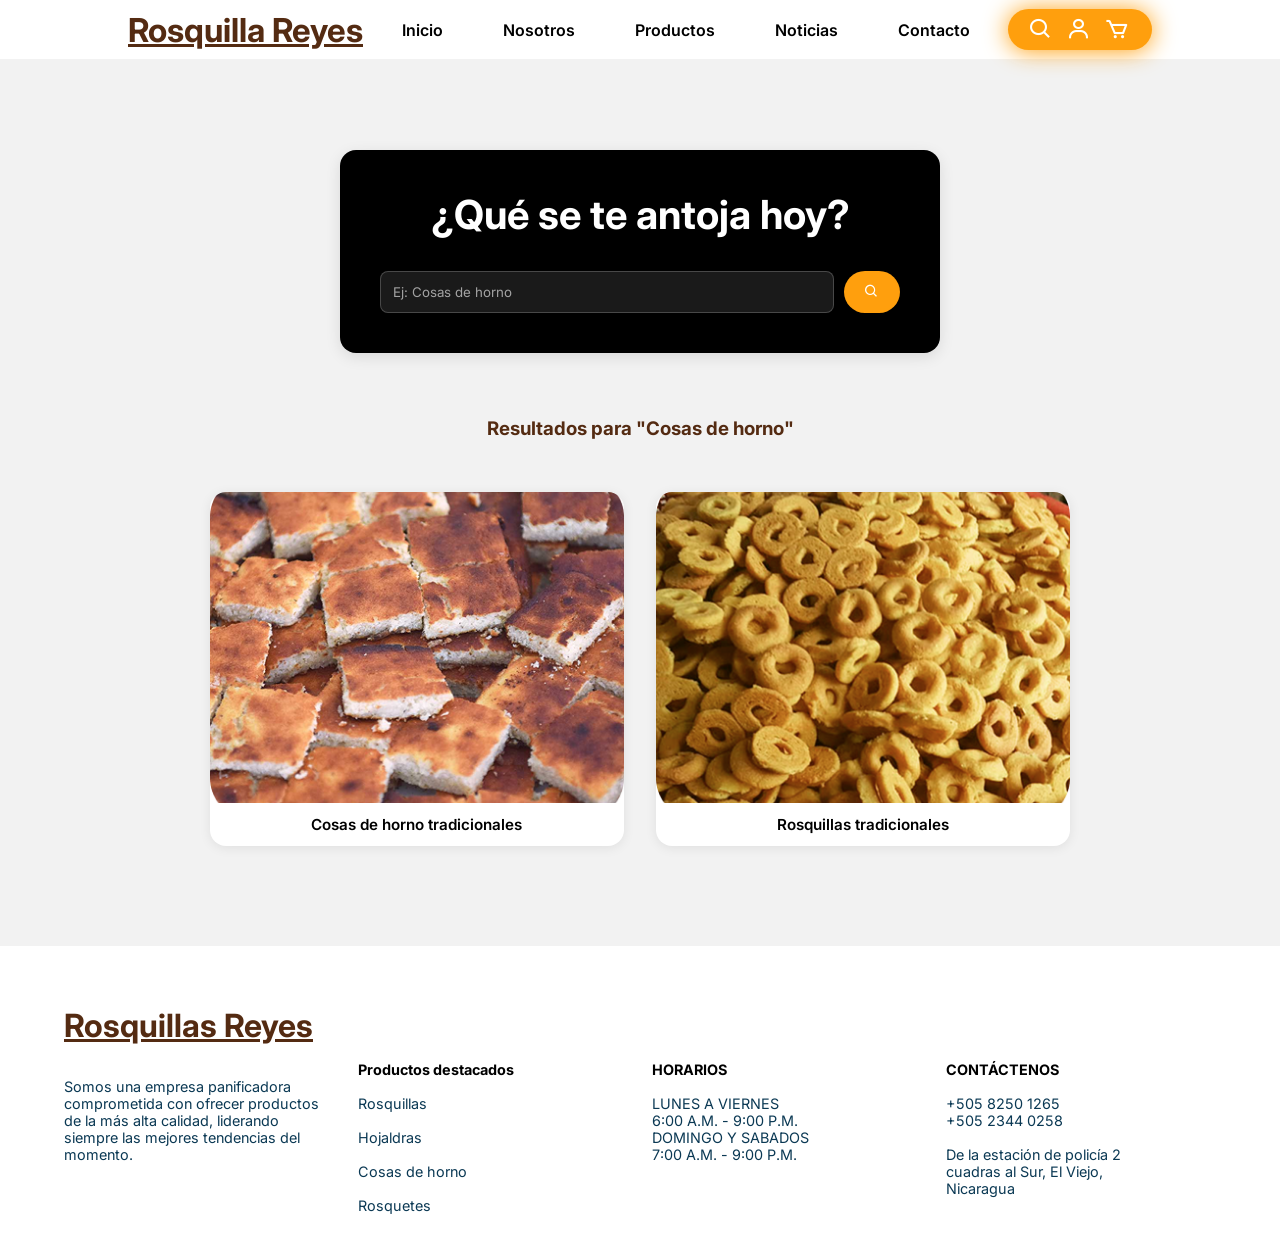
==== busqueda.html @ 1c818d17 "5 paginas restantes mas la mayoria de imagenes" ====
<!DOCTYPE html>
<html lang="es">
<head>
    <meta charset="UTF-8">
    <meta name="viewport" content="width=device-width, initial-scale=1.0">
    <title>Buscar - Rosquilla Reyes</title>
    <link rel="stylesheet" href="css/global.css">
    <link rel="stylesheet" href="css/style-nuevas.css">
    <link rel="stylesheet" href="css/stylep.css"> <!-- Para reusar el grid de productos -->
    <link href='https://unpkg.com/boxicons@2.1.4/css/boxicons.min.css' rel='stylesheet'>
</head>
<body>
    <div id="header-placeholder"></div>

    <section class="nueva-seccion">
        <div class="login-wrap" style="max-width: 600px; margin-bottom: 4rem;">
            <h2 class="titulo-seccion" style="color: #fff;">¿Qué se te antoja hoy?</h2>
            <form class="login-form" action="busqueda.html">
                <div style="display: flex; gap: 10px;">
                    <input type="text" placeholder="Ej: Cosas de horno" style="flex-grow: 1;" required>
                    <button type="submit" class="btn"><i class='bx bx-search'></i></button>
                </div>
            </form>
        </div>

        <h3 style="color: var(--Main-text-color); margin-bottom: 2rem; text-align: center;">Resultados para "Cosas de horno"</h3>
        
        <!-- Reusamos el grid de la página de productos para mostrar resultados -->
        <div class="productos-grid">
            <a href="detalle-producto.html?prod=cosasdehorno" style="text-decoration: none;">
                <div class="producto-card">
                    <div class="producto-img-wrap">
                        <img src="img/Productos/Cosadehorno.png" alt="Cosas de horno">
                    </div>
                    <p>Cosas de horno tradicionales</p>
                </div>
            </a>
            <a href="detalle-producto.html?prod=Rosquillas" style="text-decoration: none;">
                <div class="producto-card">
                    <div class="producto-img-wrap">
                        <img src="img/Productos/Rosquillas.png" alt="Rosquillas">
                    </div>
                    <p>Rosquillas tradicionales</p>
                </div>
            </a>
        </div>
    </section>

    <div id="footer-placeholder"></div>
    <script src="js/components.js"></script> 
</body>
</html>
---- css/global.css ----
@import url('https://fonts.googleapis.com/css2?family=Inter:ital,opsz,wght@0,14..32,100..900;1,14..32,100..900&display=swap');

/* ── Reset ── */
* {
    margin: 0;
    padding: 0;
    box-sizing: border-box;
    font-family: 'Inter', sans-serif;
    list-style: none;
    text-decoration: none;
    scroll-behavior: smooth;
    scroll-padding-top: 2rem;
} 

/* ── Variables globales ── */
:root {
    --main-color: #ff9f0d;
    --Main-text-color: #542B12;
    --other-text-color: #0B3954;
    --other-color: #000;
    --second-color: #f1f1f1e9;
    --bg-color: #FFFFFF;

    --bif-font: 2.1rem;
    --medium-font: 1.6rem;
    --h2-font: 2.5rem;
    --p-font: 1rem;
}

/* ── Body base ── */
body {
    background-color: var(--second-color);
    color: var(--Main-text-color);
}

/* ── Header ── */
header {
    position: fixed;
    width: 100%;
    top: 0;
    right: 0;
    z-index: 100;
    display: flex;
    align-items: center;
    justify-content: space-between;
    background-color: var(--bg-color);
    padding: 9px 10%;
    transition: all 0.5s ease;
    color: var(--other-color);
}

.Logo {
    display: flex;
    align-items: center;
    color: var(--Main-text-color);
    font-size: 33px;
    font-weight: 700;
    text-decoration: underline;
}

.nav-list {
    display: flex;
}

.nav-list a {
    color: var(--other-color);
    font-size: var(--p-font);
    font-weight: 600;
    margin: 0 30px;
    transition: all 0.5s ease;
}

.nav-list a:hover,
.nav-list a.active {
    color: var(--main-color);
}

.nav-icons {
    display: flex;
    align-items: center;
    padding: 8px 15px;
    background: var(--main-color);
    border-radius: 3rem;
    box-shadow: #ff9f0d 0px 1px 25px;
}

.nav-icons i {
    vertical-align: middle;
    color: var(--bg-color);
    font-size: 25px;
    margin-right: 8px;
    margin-left: 5px;
    transition: all 0.5s ease;
}

.nav-icons i:hover {
    transform: scale(1.1);
}

#menu-icon {
    display: none;
    font-size: 32px;
    color: var(--bg-color);
    cursor: pointer;
    z-index: 100001;
}

header.sticky {
    padding: 12px 14%;
    background: var(--bg-color);
}

/* ── Span (color de acento) ── */
span {
    color: var(--main-color);
}

/* ── Botón global ── */
.btn {
    display: inline-block;
    padding: 10px 20px;
    background: var(--main-color);
    color: var(--bg-color);
    border-radius: 3rem;
    font-size: var(--p-font);
    font-weight: 600;
    transition: all 0.4s ease;
    border: none;
    cursor: pointer;
}

.btn:hover {
    background: #e08800;
    color: var(--bg-color);
    transform: scale(1.05);
}

/* ── Footer ── */
.footer {
    padding: 60px 5% 40px;
    background-color: var(--bg-color);
    margin-top: 20px;
}

.footer-box {
    width: 100%;
}

.ap-final {
    width: 100%;
}

.listafinal {
    display: grid;
    grid-template-columns: repeat(4, 1fr);
    font-size: 0.9rem;
    color: var(--other-text-color);
    gap: 1.5rem;
}

.Fn {
    color: var(--other-color);
    font-weight: 700;
}

.MainName {
    text-decoration: underline;
    color: var(--Main-text-color);
    font-size: 2rem;
    margin-bottom: 1rem;
    display: block;
}
---- css/style-nuevas.css ----
/* css/style-nuevas.css */

/* ── Estructura General para Nuevas Páginas ── */
.nueva-seccion {
    padding: 150px 10% 60px;
    min-height: 80vh;
}

.titulo-seccion {
    font-size: var(--h2-font);
    color: var(--Main-text-color);
    text-align: center;
    margin-bottom: 2rem;
}

/* ── Login ── */
.login-wrap {
    max-width: 400px;
    margin: 0 auto;
    background: var(--other-color); /* Fondo oscuro como en contacto */
    padding: 40px;
    border-radius: 1rem;
    color: var(--bg-color);
    box-shadow: 0 4px 15px rgba(0,0,0,0.1);
}

.login-form {
    display: flex;
    flex-direction: column;
    gap: 1.2rem;
}

.login-form input {
    padding: 12px;
    border-radius: 0.5rem;
    border: 1px solid rgba(255, 255, 255, 0.2);
    background: rgba(255, 255, 255, 0.1);
    color: var(--bg-color);
    outline: none;
}

.login-form input::placeholder {
    color: rgba(255, 255, 255, 0.6);
}

.login-form input:focus {
    border-color: var(--main-color);
}

/* ── Detalle de Producto ── */
.detalle-grid {
    display: grid;
    grid-template-columns: 1fr 1fr;
    gap: 3rem;
    align-items: center;
}

.detalle-img img {
    width: 100%;
    border-radius: 1rem;
    box-shadow: 0 4px 15px rgba(0,0,0,0.1);
}

.detalle-info h2 {
    font-size: var(--bif-font);
    color: var(--Main-text-color);
    margin-bottom: 1rem;
}

.precio {
    font-size: var(--medium-font);
    color: var(--main-color);
    font-weight: 700;
    margin-bottom: 1.5rem;
}

/* ── Carrito de Compras ── */
.carrito-table {
    width: 100%;
    border-collapse: collapse;
    background: var(--bg-color);
    border-radius: 1rem;
    overflow: hidden;
}

.carrito-table th, .carrito-table td {
    padding: 15px;
    text-align: center;
    border-bottom: 1px solid #ccc;
}

.carrito-table th {
    background: var(--Main-text-color);
    color: var(--bg-color);
}

.carrito-total {
    text-align: right;
    margin-top: 2rem;
    font-size: 1.5rem;
    font-weight: bold;
}

/* ── Formas de Pago ── */
.pagos-grid {
    display: grid;
    grid-template-columns: repeat(auto-fit, minmax(220px, 1fr));
    gap: 2rem;
    margin-bottom: 3rem;
}

.metodo-pago {
    background: var(--Main-text-color); /* Fondo café oscuro para mantener el estilo */
    padding: 40px 20px;
    text-align: center;
    border-radius: 1.5rem;
    cursor: pointer;
    border: 2px solid transparent;
    transition: all 0.4s ease;
    box-shadow: 0 4px 15px rgba(0,0,0,0.1);
    text-decoration: none; /* Evita que el texto se subraye al ser un enlace */
}

.metodo-pago h3 {
    color: var(--bg-color); /* Letras blancas para contrastar con el fondo oscuro */
    font-size: 1.2rem;
    font-weight: 600;
}

.metodo-pago i {
    font-size: 3.5rem;
    color: var(--main-color); /* Iconos en el naranja de acento */
    margin-bottom: 1rem;
    transition: all 0.4s ease;
}

.metodo-pago:hover {
    background: var(--other-color); /* Cambia a negro al pasar el mouse */
    border-color: var(--main-color); /* Borde naranja brillante */
    transform: translateY(-8px);
    box-shadow: 0 8px 25px rgba(255, 159, 13, 0.2); /* Sombra con un ligero tono naranja */
}

.metodo-pago:hover i {
    transform: scale(1.1); /* El icono crece un poco al pasar el mouse */
}
---- css/stylep.css ----
/* stylep.css — estilos específicos de productos.html */ 

/* ── Sección base ── */
section {
    padding: 110px 8% 30px;
}

/* ── Hero de página ── */
.page-hero {
    padding: 120px 8% 20px;
    background-color: var(--second-color);
}

.page-hero-card {
    display: inline-block;
    background-color: #d6d4e4;
    border-radius: 0.8rem;
    padding: 18px 36px;
    margin-bottom: 1.2rem;
}

.page-hero-card h1 {
    font-size: 1.6rem;
    font-weight: 800;
    color: var(--other-text-color);
    letter-spacing: 0.02em;
}

.hero-sub {
    font-size: 0.9rem;
    color: var(--other-text-color);
    line-height: 1.6;
}

.link-contacto {
    color: var(--main-color);
    font-weight: 700;
    text-decoration: underline;
}

/* ── Grid de productos ── */
.productos-grid {
    padding: 20px 8% 20px;
    display: grid;
    grid-template-columns: repeat(auto-fit, minmax(180px, 1fr));
    gap: 2rem;
    text-align: center;
}

.producto-card {
    background: var(--bg-color);
    border-radius: 1rem;
    overflow: hidden;
    color: var(--other-color);
    box-shadow: 0 2px 12px rgba(0, 0, 0, 0.08);
    transition: transform 0.3s ease, box-shadow 0.3s ease;
}

.producto-card:hover {
    transform: translateY(-4px);
    box-shadow: 0 6px 24px rgba(84, 43, 18, 0.18);
}

.producto-img-wrap {
    width: 100%;
    aspect-ratio: 4/3;
    overflow: hidden;
}

.producto-img-wrap img {
    width: 100%;
    height: 100%;
    object-fit: cover;
    display: block;
    transition: transform 0.4s ease;
}

.producto-card:hover .producto-img-wrap img {
    transform: scale(1.06);
}

.producto-card p {
    padding: 12px 8px;
    font-weight: 600;
    color: var(--other-color);
    font-size: 0.95rem;
}

/* ── Sección eventos ── */
.eventos-section {
    padding: 10px 8% 40px;
}

.eventos-title {
    font-size: 1.3rem;
    font-weight: 700;
    color: var(--other-text-color);
    margin-bottom: 1.2rem;
}

.eventos-section .productos-grid {
    padding: 0;
    grid-template-columns: repeat(auto-fill, minmax(180px, 1fr));
}
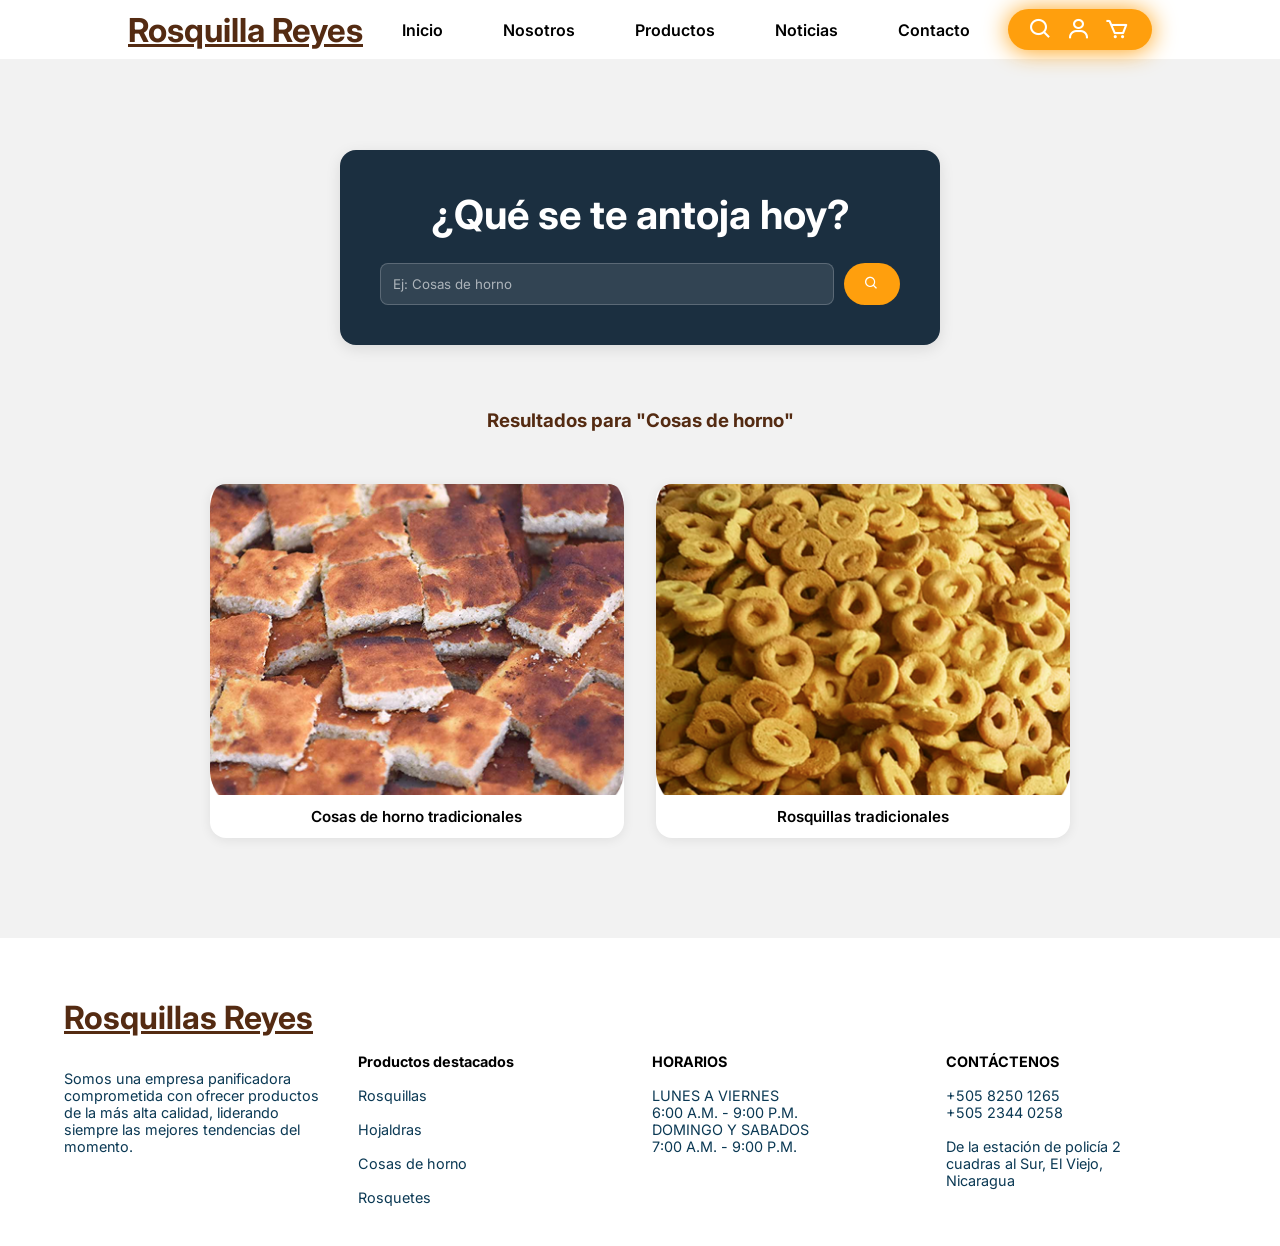
==== commit a4dfda52: "carrito usando json" ====
--- a/busqueda.html
+++ b/busqueda.html
@@ -6,28 +6,27 @@
     <title>Buscar - Rosquilla Reyes</title>
     <link rel="stylesheet" href="css/global.css">
     <link rel="stylesheet" href="css/style-nuevas.css">
-    <link rel="stylesheet" href="css/stylep.css"> <!-- Para reusar el grid de productos -->
+    <link rel="stylesheet" href="css/busqueda.css">
+    <link rel="stylesheet" href="css/stylep.css">
     <link href='https://unpkg.com/boxicons@2.1.4/css/boxicons.min.css' rel='stylesheet'>
 </head>
 <body>
     <div id="header-placeholder"></div>
 
     <section class="nueva-seccion">
-        <div class="login-wrap" style="max-width: 600px; margin-bottom: 4rem;">
-            <h2 class="titulo-seccion" style="color: #fff;">¿Qué se te antoja hoy?</h2>
-            <form class="login-form" action="busqueda.html">
-                <div style="display: flex; gap: 10px;">
-                    <input type="text" placeholder="Ej: Cosas de horno" style="flex-grow: 1;" required>
-                    <button type="submit" class="btn"><i class='bx bx-search'></i></button>
-                </div>
+        <div class="busqueda-wrap">
+            <h2>¿Qué se te antoja hoy?</h2>
+            <form class="busqueda-form" action="busqueda.html">
+                <input type="text" placeholder="Ej: Cosas de horno" required>
+                <button type="submit" class="btn"><i class='bx bx-search'></i></button>
             </form>
         </div>
 
-        <h3 style="color: var(--Main-text-color); margin-bottom: 2rem; text-align: center;">Resultados para "Cosas de horno"</h3>
+        <h3 class="resultados-titulo">Resultados para "Cosas de horno"</h3>
         
         <!-- Reusamos el grid de la página de productos para mostrar resultados -->
         <div class="productos-grid">
-            <a href="detalle-producto.html?prod=cosasdehorno" style="text-decoration: none;">
+            <a href="detalle-producto.html?prod=cosasdehorno">
                 <div class="producto-card">
                     <div class="producto-img-wrap">
                         <img src="img/Productos/Cosadehorno.png" alt="Cosas de horno">
@@ -35,7 +34,7 @@
                     <p>Cosas de horno tradicionales</p>
                 </div>
             </a>
-            <a href="detalle-producto.html?prod=Rosquillas" style="text-decoration: none;">
+            <a href="detalle-producto.html?prod=rosquillas">
                 <div class="producto-card">
                     <div class="producto-img-wrap">
                         <img src="img/Productos/Rosquillas.png" alt="Rosquillas">
@@ -47,6 +46,6 @@
     </section>
 
     <div id="footer-placeholder"></div>
-    <script src="js/components.js"></script> 
+    <script src="js/components.js"></script>
 </body>
 </html>
--- a/css/global.css
+++ b/css/global.css
@@ -20,6 +20,7 @@
     --other-color: #000;
     --second-color: #f1f1f1e9;
     --bg-color: #FFFFFF;
+    --forms-color:#1b2f40;
 
     --bif-font: 2.1rem;
     --medium-font: 1.6rem;
--- a/css/style-nuevas.css
+++ b/css/style-nuevas.css
@@ -1,4 +1,4 @@
-/* css/style-nuevas.css */
+/* css/style-nuevas.css — estilos base compartidos para páginas secundarias */
 
 /* ── Estructura General para Nuevas Páginas ── */
 .nueva-seccion {
@@ -11,136 +11,4 @@
     color: var(--Main-text-color);
     text-align: center;
     margin-bottom: 2rem;
-}
-
-/* ── Login ── */
-.login-wrap {
-    max-width: 400px;
-    margin: 0 auto;
-    background: var(--other-color); /* Fondo oscuro como en contacto */
-    padding: 40px;
-    border-radius: 1rem;
-    color: var(--bg-color);
-    box-shadow: 0 4px 15px rgba(0,0,0,0.1);
-}
-
-.login-form {
-    display: flex;
-    flex-direction: column;
-    gap: 1.2rem;
-}
-
-.login-form input {
-    padding: 12px;
-    border-radius: 0.5rem;
-    border: 1px solid rgba(255, 255, 255, 0.2);
-    background: rgba(255, 255, 255, 0.1);
-    color: var(--bg-color);
-    outline: none;
-}
-
-.login-form input::placeholder {
-    color: rgba(255, 255, 255, 0.6);
-}
-
-.login-form input:focus {
-    border-color: var(--main-color);
-}
-
-/* ── Detalle de Producto ── */
-.detalle-grid {
-    display: grid;
-    grid-template-columns: 1fr 1fr;
-    gap: 3rem;
-    align-items: center;
-}
-
-.detalle-img img {
-    width: 100%;
-    border-radius: 1rem;
-    box-shadow: 0 4px 15px rgba(0,0,0,0.1);
-}
-
-.detalle-info h2 {
-    font-size: var(--bif-font);
-    color: var(--Main-text-color);
-    margin-bottom: 1rem;
-}
-
-.precio {
-    font-size: var(--medium-font);
-    color: var(--main-color);
-    font-weight: 700;
-    margin-bottom: 1.5rem;
-}
-
-/* ── Carrito de Compras ── */
-.carrito-table {
-    width: 100%;
-    border-collapse: collapse;
-    background: var(--bg-color);
-    border-radius: 1rem;
-    overflow: hidden;
-}
-
-.carrito-table th, .carrito-table td {
-    padding: 15px;
-    text-align: center;
-    border-bottom: 1px solid #ccc;
-}
-
-.carrito-table th {
-    background: var(--Main-text-color);
-    color: var(--bg-color);
-}
-
-.carrito-total {
-    text-align: right;
-    margin-top: 2rem;
-    font-size: 1.5rem;
-    font-weight: bold;
-}
-
-/* ── Formas de Pago ── */
-.pagos-grid {
-    display: grid;
-    grid-template-columns: repeat(auto-fit, minmax(220px, 1fr));
-    gap: 2rem;
-    margin-bottom: 3rem;
-}
-
-.metodo-pago {
-    background: var(--Main-text-color); /* Fondo café oscuro para mantener el estilo */
-    padding: 40px 20px;
-    text-align: center;
-    border-radius: 1.5rem;
-    cursor: pointer;
-    border: 2px solid transparent;
-    transition: all 0.4s ease;
-    box-shadow: 0 4px 15px rgba(0,0,0,0.1);
-    text-decoration: none; /* Evita que el texto se subraye al ser un enlace */
-}
-
-.metodo-pago h3 {
-    color: var(--bg-color); /* Letras blancas para contrastar con el fondo oscuro */
-    font-size: 1.2rem;
-    font-weight: 600;
-}
-
-.metodo-pago i {
-    font-size: 3.5rem;
-    color: var(--main-color); /* Iconos en el naranja de acento */
-    margin-bottom: 1rem;
-    transition: all 0.4s ease;
-}
-
-.metodo-pago:hover {
-    background: var(--other-color); /* Cambia a negro al pasar el mouse */
-    border-color: var(--main-color); /* Borde naranja brillante */
-    transform: translateY(-8px);
-    box-shadow: 0 8px 25px rgba(255, 159, 13, 0.2); /* Sombra con un ligero tono naranja */
-}
-
-.metodo-pago:hover i {
-    transform: scale(1.1); /* El icono crece un poco al pasar el mouse */
 }
--- a/css/busqueda.css
+++ b/css/busqueda.css
@@ -0,0 +1,51 @@
+/* css/busqueda.css — estilos específicos de busqueda.html */
+
+.busqueda-wrap {
+    max-width: 600px;
+    margin: 0 auto 4rem;
+    background: var(--forms-color);
+    padding: 40px;
+    border-radius: 1rem;
+    color: var(--bg-color);
+    box-shadow: 0 4px 15px rgba(0,0,0,0.1);
+}
+
+.busqueda-wrap h2 {
+    font-size: var(--h2-font);
+    text-align: center;
+    margin-bottom: 1.5rem;
+    color: #fff;
+}
+
+.busqueda-form {
+    display: flex;
+    gap: 10px;
+}
+
+.busqueda-form input {
+    flex-grow: 1;
+    padding: 12px;
+    border-radius: 0.5rem;
+    border: 1px solid rgba(255, 255, 255, 0.2);
+    background: rgba(255, 255, 255, 0.1);
+    color: var(--bg-color);
+    outline: none;
+}
+
+.busqueda-form input::placeholder {
+    color: rgba(255, 255, 255, 0.6);
+}
+
+.busqueda-form input:focus {
+    border-color: var(--main-color);
+}
+
+.resultados-titulo {
+    color: var(--Main-text-color);
+    margin-bottom: 2rem;
+    text-align: center;
+}
+
+.productos-grid{
+    text-decoration: none;
+}
--- a/css/stylep.css
+++ b/css/stylep.css
@@ -45,6 +45,10 @@
     grid-template-columns: repeat(auto-fit, minmax(180px, 1fr));
     gap: 2rem;
     text-align: center;
+}
+
+.productos-grid a{
+    text-decoration: none;
 }
 
 .producto-card {
